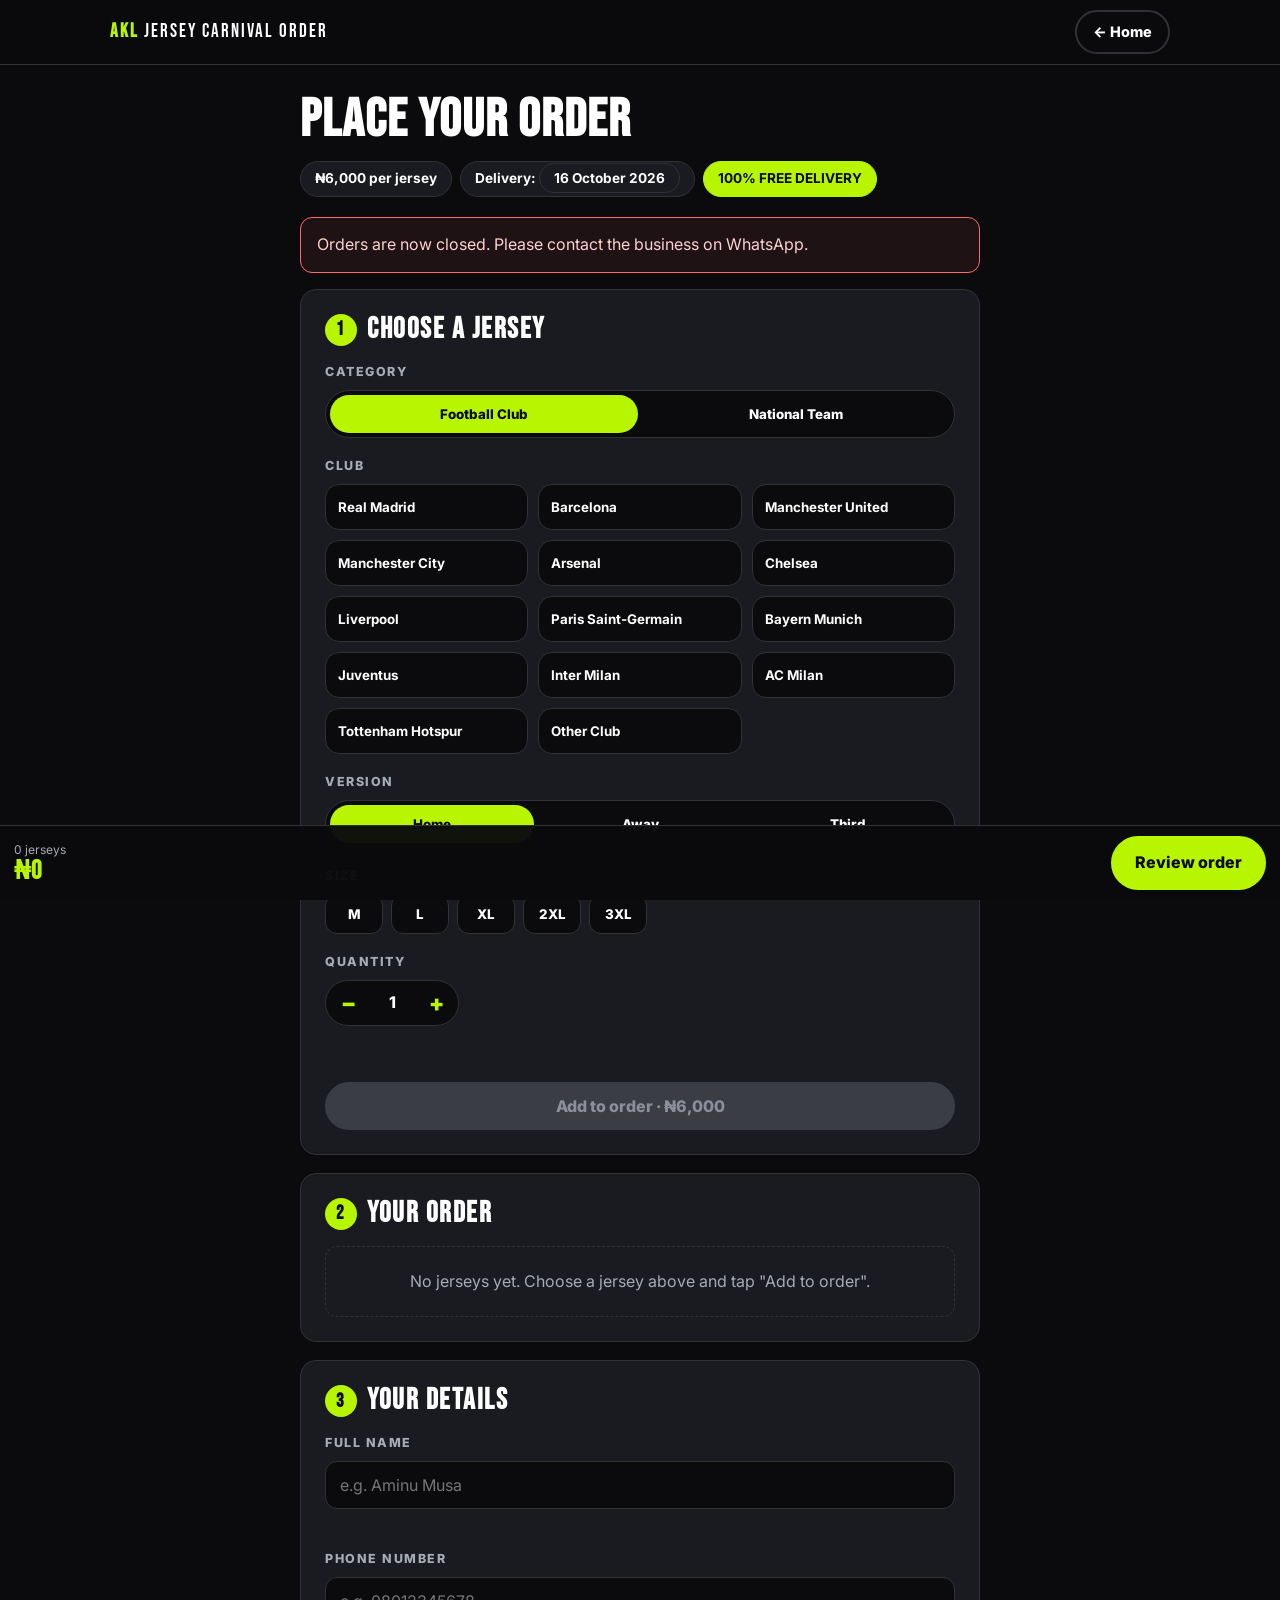
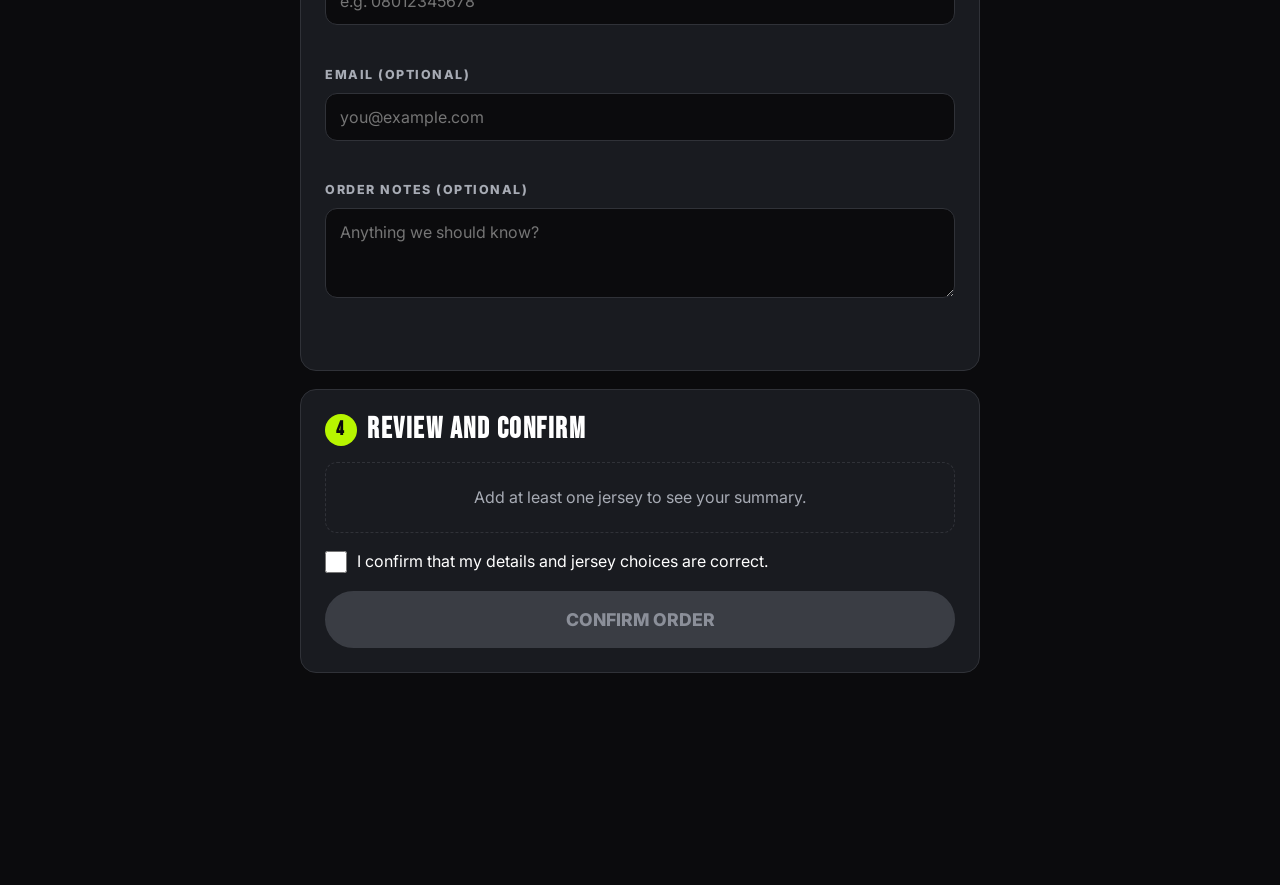
==== order.html @ 53882381 "Build AKL Jersey Carnival website" ====
<!DOCTYPE html>
<html lang="en">
<head>
<meta charset="UTF-8">
<meta name="viewport" content="width=device-width, initial-scale=1">
<title>Place Your Order | AKL Jersey Carnival Order</title>
<meta name="theme-color" content="#0B0B0D">
<meta name="robots" content="noindex">
<link rel="preconnect" href="https://fonts.googleapis.com">
<link rel="preconnect" href="https://fonts.gstatic.com" crossorigin>
<link href="https://fonts.googleapis.com/css2?family=Bebas+Neue&family=Inter:wght@400;600;700;800&display=swap" rel="stylesheet">
<link rel="stylesheet" href="css/style.css">
</head>
<body class="order-page">

<header class="site-header">
  <div class="nav container">
    <a class="brand" href="index.html"><b>AKL</b> JERSEY CARNIVAL ORDER</a>
    <a class="btn btn-ghost btn-sm" href="index.html">&larr; Home</a>
  </div>
</header>

<main class="container order-wrap">
  <h1 class="page-title">Place Your Order</h1>
  <div class="info-strip">
    <span><b data-cfg="PRICE"></b> per jersey</span>
    <span>Delivery: <span data-cfg="DELIVERY_DATE"></span></span>
    <span class="free" data-cfg="DELIVERY_TEXT"></span>
  </div>
  <div class="closed-note" id="closedNote" hidden>Orders are now closed. Please contact the business on WhatsApp.</div>

  <section class="panel" aria-labelledby="s1">
    <h2 id="s1"><span class="num">1</span> Choose a jersey</h2>

    <div class="field">
      <span class="lbl">Category</span>
      <div class="seg" id="catSeg" role="group" aria-label="Category">
        <button type="button" data-v="club" aria-pressed="true">Football Club</button>
        <button type="button" data-v="country" aria-pressed="false">National Team</button>
      </div>
    </div>

    <div class="field">
      <span class="lbl" id="teamLbl">Club</span>
      <div class="team-grid" id="teamGrid" role="group" aria-labelledby="teamLbl"></div>
    </div>

    <div class="field" id="otherWrap" hidden>
      <label class="lbl" for="otherName" id="otherLbl">Club name</label>
      <input class="input" id="otherName" maxlength="60" autocomplete="off" placeholder="Type the name">
      <p class="err" id="otherErr" role="alert"></p>
    </div>

    <div class="field">
      <span class="lbl">Version</span>
      <div class="seg" id="verSeg" role="group" aria-label="Jersey version">
        <button type="button" data-v="Home" aria-pressed="true">Home</button>
        <button type="button" data-v="Away" aria-pressed="false">Away</button>
        <button type="button" data-v="Third" aria-pressed="false">Third</button>
      </div>
    </div>

    <div class="field">
      <span class="lbl">Size</span>
      <div class="chips" id="sizeRow" role="group" aria-label="Size"></div>
    </div>

    <div class="field">
      <span class="lbl">Quantity</span>
      <div class="qty">
        <button type="button" id="qMinus" aria-label="Decrease quantity">&minus;</button>
        <output id="qVal" aria-live="polite">1</output>
        <button type="button" id="qPlus" aria-label="Increase quantity">+</button>
      </div>
    </div>

    <p class="err" id="addErr" role="alert"></p>
    <p class="ok" id="addOk" role="status"></p>
    <button type="button" class="btn btn-lime btn-block" id="addBtn">Add to order</button>
  </section>

  <section class="panel" aria-labelledby="s2">
    <h2 id="s2"><span class="num">2</span> Your order</h2>
    <p class="empty" id="cartEmpty">No jerseys yet. Choose a jersey above and tap "Add to order".</p>
    <div id="cart"></div>
    <div class="totals" id="cartTotals" hidden>
      <div class="sum-row"><span>Total jerseys</span><b id="cQty">0</b></div>
      <div class="sum-row"><span>Delivery</span><b data-cfg="DELIVERY_TEXT"></b></div>
      <div class="sum-row"><span>Total</span><span class="sum-total" id="cTotal"></span></div>
    </div>
  </section>

  <section class="panel" aria-labelledby="s3">
    <h2 id="s3"><span class="num">3</span> Your details</h2>
    <div class="field">
      <label class="lbl" for="fName">Full name</label>
      <input class="input" id="fName" maxlength="80" autocomplete="name" placeholder="e.g. Aminu Musa">
      <p class="err" id="eName" role="alert"></p>
    </div>
    <div class="field">
      <label class="lbl" for="fPhone">Phone number</label>
      <input class="input" id="fPhone" type="tel" inputmode="tel" maxlength="16" autocomplete="tel" placeholder="e.g. 08012345678">
      <p class="err" id="ePhone" role="alert"></p>
    </div>
    <div class="field">
      <label class="lbl" for="fEmail">Email (optional)</label>
      <input class="input" id="fEmail" type="email" inputmode="email" maxlength="120" autocomplete="email" placeholder="you@example.com">
      <p class="err" id="eEmail" role="alert"></p>
    </div>
    <div class="field">
      <label class="lbl" for="fNotes">Order notes (optional)</label>
      <textarea class="input" id="fNotes" maxlength="300" placeholder="Anything we should know?"></textarea>
      <p class="err" id="eNotes" role="alert"></p>
    </div>
  </section>

  <section class="panel" id="reviewPanel" aria-labelledby="s4">
    <h2 id="s4"><span class="num">4</span> Review and confirm</h2>
    <div id="summary"></div>
    <label class="check"><input type="checkbox" id="confirm"><span>I confirm that my details and jersey choices are correct.</span></label>
    <button type="button" class="btn btn-lime btn-block btn-lg" id="submitBtn" disabled>CONFIRM ORDER</button>
    <p class="notice" id="submitMsg" role="status" hidden></p>
  </section>
</main>

<div class="total-bar">
  <div class="tb-text"><small id="tbQty">0 jerseys</small><strong id="tbTotal"></strong></div>
  <a class="btn btn-lime" href="#reviewPanel">Review order</a>
</div>

<script src="js/config.js"></script>
<script src="js/common.js"></script>
<script src="js/order.js"></script>
<script src="js/submit.js"></script>
</body>
</html>
---- css/style.css ----
:root{--bg:#0B0B0D;--bg2:#191B20;--text:#FFFFFF;--muted:#A7ABB4;--lime:#B7F500;--lime2:#cbff3d;--line:#303238;--wa:#25D366;--err:#ff6b6b;--ink:#0B0B0D;--radius:16px;--head:"Bebas Neue","Impact","Arial Narrow",sans-serif;--body:"Inter",system-ui,-apple-system,"Segoe UI",Roboto,Arial,sans-serif;--owner-pos:center 15%}
*{box-sizing:border-box;margin:0;padding:0}
html{scroll-behavior:smooth;scroll-padding-top:76px}
body{background:var(--bg);color:var(--text);font-family:var(--body);line-height:1.6;-webkit-text-size-adjust:100%;padding-bottom:76px}
body.menu-open{overflow:hidden}
img{max-width:100%;display:block}
a{color:inherit;text-decoration:none}
ul,ol{list-style:none}
button,input,textarea{font-family:inherit}
.container{width:100%;max-width:1100px;margin:0 auto;padding:0 20px}
:focus-visible{outline:3px solid var(--lime);outline-offset:3px}
.sr-only{position:absolute;width:1px;height:1px;overflow:hidden;clip:rect(0 0 0 0)}
.skip{position:absolute;left:-999px}
.skip:focus{left:8px;top:8px;z-index:200;background:#fff;color:#000;padding:8px 12px;border-radius:8px}

/* Header + drawer */
.site-header{position:sticky;top:0;z-index:50;background:rgba(11,11,13,.96);border-bottom:1px solid var(--line)}
.progress{position:absolute;left:0;bottom:-1px;height:3px;width:0;background:var(--lime)}
.nav{display:flex;align-items:center;justify-content:space-between;height:64px}
.brand{font-family:var(--head);font-size:1.5rem;letter-spacing:2px}
.brand b{color:var(--lime)}
.nav-toggle{background:none;border:1px solid var(--line);color:var(--text);width:44px;height:44px;border-radius:12px;font-size:1.4rem;cursor:pointer}
.nav-overlay{position:fixed;inset:0;z-index:80;background:rgba(0,0,0,.72);opacity:0;visibility:hidden;transition:opacity .25s,visibility .25s}
.nav-links{position:fixed;top:0;right:0;bottom:0;z-index:90;width:min(86vw,340px);display:flex;flex-direction:column;gap:4px;padding:18px 20px 28px;background:var(--bg2);border-left:1px solid var(--line);transform:translateX(100%);transition:transform .3s ease;overflow-y:auto}
body.menu-open .nav-links{transform:none}
body.menu-open .nav-overlay{opacity:1;visibility:visible}
.drawer-head{display:flex;justify-content:space-between;align-items:center;margin-bottom:10px;color:var(--muted);letter-spacing:3px;font-size:.75rem;font-weight:800}
.drawer-head button{background:none;border:1px solid var(--line);color:var(--text);width:40px;height:40px;border-radius:10px;font-size:1.1rem;cursor:pointer}
.nav-links a{display:flex;align-items:center;padding:14px 8px;font-weight:700;font-size:1.05rem;border-radius:12px}
.nav-links a:hover{background:rgba(255,255,255,.05)}
.nav-links a.active{color:var(--lime);background:rgba(183,245,0,.08)}
.ni{font-style:normal;width:2em}
.nav-links a.btn{margin-top:14px;justify-content:center}

/* Buttons */
.btn{display:inline-flex;align-items:center;justify-content:center;padding:12px 22px;border-radius:999px;font-weight:800;border:2px solid var(--lime);cursor:pointer;transition:transform .2s,background .2s,color .2s,border-color .2s;font-size:1rem}
.btn-lime{background:var(--lime);color:var(--ink)}
.btn-lime:hover{background:var(--lime2);transform:translateY(-2px)}
.btn-lime:disabled{background:#3a3d44;border-color:#3a3d44;color:#8b8f99;cursor:not-allowed;transform:none}
.btn-outline{background:transparent;color:var(--lime)}
.btn-outline:hover{background:var(--lime);color:var(--ink)}
.btn-ghost{background:transparent;border-color:var(--line);color:var(--text)}
.btn-ghost:hover{border-color:var(--lime);color:var(--lime)}
.btn-wa{background:var(--wa);border-color:var(--wa);color:#06240f}
.btn-lg{padding:16px 34px;font-size:1.1rem}
.btn-sm{padding:8px 16px;font-size:.9rem}
.btn-block{width:100%}

/* Hero (background picture: assets/images/hero.jpg) */
.hero{position:relative;overflow:hidden;min-height:92vh;display:flex;align-items:center;text-align:center;padding:48px 0 72px;background:linear-gradient(180deg,rgba(11,11,13,.82),rgba(11,11,13,.96)),url("../assets/images/hero.jpg") center/cover no-repeat,var(--bg)}
.hero::before{content:"";position:absolute;inset:0;background-image:linear-gradient(var(--line) 1px,transparent 1px),linear-gradient(90deg,var(--line) 1px,transparent 1px);background-size:48px 48px;opacity:.28;-webkit-mask-image:radial-gradient(circle at 50% 35%,#000,transparent 72%);mask-image:radial-gradient(circle at 50% 35%,#000,transparent 72%)}
.hero::after{content:"";position:absolute;width:520px;height:520px;left:50%;top:-200px;transform:translateX(-50%);background:radial-gradient(circle,rgba(183,245,0,.22),transparent 65%);pointer-events:none}
.hero-inner{position:relative;z-index:2}
.kicker{display:inline-flex;align-items:center;gap:8px;padding:6px 14px;border:1px solid var(--line);border-radius:999px;background:rgba(25,27,32,.85);font-size:.72rem;font-weight:800;letter-spacing:1.5px}
.dot{width:8px;height:8px;border-radius:50%;background:var(--lime);animation:pulse 1.8s infinite}
@keyframes pulse{0%{box-shadow:0 0 0 0 rgba(183,245,0,.6)}70%{box-shadow:0 0 0 10px rgba(183,245,0,0)}100%{box-shadow:0 0 0 0 rgba(183,245,0,0)}}
.presented{color:var(--muted);font-size:.9rem;margin-top:12px;font-weight:600}
.hero h1{font-family:var(--head);line-height:.95;margin:14px 0 0}
.h1-top{display:block;font-size:clamp(2rem,9vw,3.4rem);letter-spacing:6px}
.h1-main{display:block;font-size:clamp(2.8rem,13.5vw,7rem);letter-spacing:1px;color:var(--lime)}
.tagline{margin-top:16px;font-weight:800;letter-spacing:2px;font-size:clamp(.78rem,3.3vw,1rem)}
.tagline span{color:var(--lime)}
.price{margin:20px 0 4px;font-family:var(--head);font-size:clamp(3rem,14vw,5.2rem);line-height:1}
.price small{font-size:.36em;color:var(--lime);letter-spacing:3px;margin-left:8px}
.facts{display:flex;flex-direction:column;align-items:center;gap:10px;margin:18px 0}
.facts li{padding:8px 18px;border:1px solid var(--line);border-radius:999px;font-weight:800;font-size:.95rem;background:rgba(25,27,32,.85)}
.facts li.free{background:var(--lime);color:var(--ink);border-color:var(--lime)}
.countdown-box{display:inline-flex;flex-direction:column;gap:2px;margin:0 0 26px;padding:12px 24px;border:1px solid var(--line);background:rgba(25,27,32,.9);border-radius:var(--radius)}
.cd-label{font-size:.72rem;letter-spacing:1.5px;color:var(--muted);font-weight:700}
#countdown{font-family:var(--head);font-size:2rem;color:var(--lime);letter-spacing:2px}

/* Partners */
.partners{background:var(--bg2);border-block:1px solid var(--line);padding:28px 0;text-align:center}
.partners-title{font-size:.72rem;letter-spacing:3px;color:var(--muted);font-weight:700;margin-bottom:14px}
.lockups{display:flex;flex-wrap:wrap;align-items:center;justify-content:center;gap:14px 24px}
.lockup{display:flex;flex-direction:column;align-items:center;padding:12px 22px;border:1px solid var(--line);border-radius:var(--radius);background:var(--bg)}
.lockup strong{font-family:var(--head);font-size:1.8rem;letter-spacing:2px;color:var(--lime);line-height:1.2}
.lockup small{font-weight:700;letter-spacing:1.5px;font-size:.68rem}
.lockup em{font-size:.75rem;color:var(--muted);font-style:normal}
a.lockup[href]:hover{border-color:var(--lime)}
.x{font-size:1.6rem;color:var(--lime);font-weight:800}
.partners-tag{margin-top:14px;color:var(--muted);font-size:.9rem}

/* Sections */
.section{padding:64px 0}
.section.alt{background:var(--bg2)}
h2{font-family:var(--head);font-size:2.6rem;letter-spacing:1.5px;line-height:1.1}
h2::after{content:"";display:block;width:56px;height:4px;border-radius:4px;background:var(--lime);margin-top:8px}
.dates{display:grid;gap:12px;margin-top:22px}
.date-card{display:flex;gap:14px;align-items:center;background:var(--bg);border:1px solid var(--line);border-radius:var(--radius);padding:16px}
.date-card.hot{border-color:var(--lime)}
.date-ic{font-size:1.9rem}
.date-card h4{color:var(--lime);font-size:.8rem;letter-spacing:2px;text-transform:uppercase}
.date-card p{font-weight:700}
.steps{display:grid;gap:14px;margin-top:22px}
.steps li{display:flex;gap:14px;background:var(--bg2);border:1px solid var(--line);border-radius:var(--radius);padding:16px}
.steps p{color:var(--muted);font-size:.95rem}
.step-n{flex:0 0 40px;height:40px;border-radius:50%;background:var(--lime);color:var(--ink);display:grid;place-items:center;font-family:var(--head);font-size:1.4rem}
.owner-card{display:grid;gap:22px;justify-items:center;text-align:center;margin-top:22px;background:var(--bg);border:1px solid var(--line);border-radius:var(--radius);padding:28px 20px}
.owner-photo{width:170px;height:200px;border-radius:22px;object-fit:cover;object-position:var(--owner-pos);border:3px solid var(--lime)}
.owner-info{width:100%}
.owner-card h3{font-family:var(--head);font-size:2rem;letter-spacing:1px;margin-bottom:4px}
.owner-card p{color:var(--muted)}
.contact-list{margin:16px 0}
.contact-list li{display:flex;justify-content:space-between;gap:12px;padding:10px 0;border-bottom:1px solid var(--line);text-align:left}
.contact-list span:first-child{color:var(--muted)}
.contact-list a,.contact-list b{color:var(--lime);font-weight:800;text-align:right}

/* Footer + floating */
.footer{background:#070709;border-top:1px solid var(--line);padding:24px 0}
.footer-partners{text-align:center;font-weight:800;color:var(--lime);letter-spacing:1px;font-size:.9rem}
.footer-links{display:flex;flex-wrap:wrap;gap:8px 20px;justify-content:center;padding:16px 0;font-size:.9rem}
.footer-links a:hover{color:var(--lime)}
.privacy,.copy{color:var(--muted);font-size:.8rem;text-align:center;max-width:640px;margin:0 auto 12px}
.dev-credit{padding:14px 0;color:var(--muted);font-size:.78rem;text-align:center;border-block:1px solid var(--line);margin-bottom:12px}
.dev-credit a{color:var(--lime)}
.mobile-bar{position:fixed;left:0;right:0;bottom:0;z-index:45;display:flex;gap:10px;padding:10px 14px calc(10px + env(safe-area-inset-bottom,0px));background:rgba(11,11,13,.97);border-top:1px solid var(--line)}
.mobile-bar .btn{flex:1}
.wa-fab{display:inline-flex;align-items:center;padding:0 22px;border-radius:999px;background:var(--wa);color:#06240f;font-weight:800}
.to-top{position:fixed;right:14px;bottom:92px;z-index:44;width:44px;height:44px;border-radius:50%;border:0;background:var(--lime);color:var(--ink);font-size:1.3rem;font-weight:900;cursor:pointer;opacity:0;visibility:hidden;transition:opacity .25s,visibility .25s}
.to-top.show{opacity:1;visibility:visible}
.reveal{opacity:0;transform:translateY(16px);transition:opacity .6s,transform .6s}
.reveal.in{opacity:1;transform:none}

/* Order page */
body.order-page{padding-bottom:84px}
.order-wrap{max-width:720px;padding-top:28px;padding-bottom:110px}
.page-title{font-family:var(--head);font-size:clamp(2.2rem,9vw,3.4rem);line-height:1;letter-spacing:1px}
.info-strip{display:flex;flex-wrap:wrap;gap:8px;margin:14px 0 20px}
.info-strip span{padding:6px 14px;border:1px solid var(--line);border-radius:999px;font-weight:700;font-size:.85rem;background:var(--bg2)}
.info-strip .free{background:var(--lime);color:var(--ink);border-color:var(--lime)}
.closed-note{padding:14px 16px;border:1px solid var(--err);border-radius:12px;color:#ffd0d0;background:rgba(255,107,107,.08);margin-bottom:16px}
.panel{background:var(--bg2);border:1px solid var(--line);border-radius:var(--radius);padding:20px 16px;margin-bottom:18px}
.panel h2{font-size:1.8rem;display:flex;align-items:center;gap:10px;margin-bottom:16px}
.panel h2::after{display:none}
.num{display:grid;place-items:center;width:32px;height:32px;border-radius:50%;background:var(--lime);color:var(--ink);font-size:1.2rem}
.field{margin-bottom:18px}
.lbl{display:block;font-size:.78rem;letter-spacing:1.5px;font-weight:800;color:var(--muted);text-transform:uppercase;margin-bottom:8px}
.seg{display:flex;background:var(--bg);border:1px solid var(--line);border-radius:999px;padding:4px;gap:4px}
.seg button{flex:1;padding:11px 8px;border:0;border-radius:999px;background:transparent;color:var(--text);font-weight:800;cursor:pointer}
.seg button[aria-pressed="true"]{background:var(--lime);color:var(--ink)}
.team-grid{display:grid;grid-template-columns:repeat(2,1fr);gap:10px}
.team-opt{position:relative;padding:14px 30px 14px 12px;text-align:left;background:var(--bg);border:1px solid var(--line);border-radius:14px;color:var(--text);font-weight:700;cursor:pointer;transition:border-color .2s,transform .2s,background .2s}
.team-opt:hover{border-color:var(--lime);transform:translateY(-2px)}
.team-opt[aria-pressed="true"]{border-color:var(--lime);background:rgba(183,245,0,.1);box-shadow:inset 0 0 0 1px var(--lime)}
.team-opt[aria-pressed="true"]::after{content:"\2713";position:absolute;right:10px;top:12px;color:var(--lime);font-weight:900}
.chips{display:flex;flex-wrap:wrap;gap:8px}
.size-chip{min-width:58px;padding:11px 14px;border:1px solid var(--line);border-radius:12px;background:var(--bg);color:var(--text);font-weight:800;cursor:pointer}
.size-chip[aria-pressed="true"]{background:var(--lime);color:var(--ink);border-color:var(--lime)}
.input{width:100%;padding:13px 14px;background:var(--bg);border:1px solid var(--line);border-radius:12px;color:var(--text);font-size:1rem}
.input:focus{border-color:var(--lime);outline:none;box-shadow:0 0 0 3px rgba(183,245,0,.2)}
.input[aria-invalid="true"]{border-color:var(--err)}
textarea.input{min-height:90px;resize:vertical}
.err{color:var(--err);font-size:.82rem;min-height:1.2em;margin-top:6px}
.ok{color:var(--lime);font-size:.85rem;min-height:1.2em;margin-top:6px;font-weight:700}
.qty{display:inline-flex;align-items:center;border:1px solid var(--line);border-radius:999px;background:var(--bg)}
.qty button{width:44px;height:44px;border:0;background:transparent;color:var(--lime);font-size:1.4rem;font-weight:900;cursor:pointer}
.qty output{min-width:44px;text-align:center;font-weight:800}
.empty{color:var(--muted);text-align:center;padding:22px 8px;border:1px dashed var(--line);border-radius:12px}
.cart-item{display:grid;grid-template-columns:1fr auto;gap:8px 12px;padding:14px 0;border-bottom:1px solid var(--line)}
.ci-title{font-weight:800}
.ci-sub{color:var(--muted);font-size:.85rem}
.ci-price{font-weight:800;color:var(--lime);text-align:right}
.ci-actions{grid-column:1/-1;display:flex;justify-content:space-between;align-items:center}
.link-btn{background:none;border:0;color:var(--err);font-weight:700;cursor:pointer;padding:8px}
.totals{margin-top:14px;display:grid;gap:6px}
.sum-row{display:flex;justify-content:space-between;gap:12px}
.sum-row span:first-child{color:var(--muted)}
.sum-total{font-family:var(--head);font-size:2rem;color:var(--lime);line-height:1.2}
.sum-block{padding:12px 0;border-bottom:1px solid var(--line)}
.sum-block h3{font-size:.78rem;letter-spacing:1.5px;color:var(--muted);text-transform:uppercase;margin-bottom:6px}
.check{display:flex;gap:10px;align-items:flex-start;margin:16px 0}
.check input{width:22px;height:22px;accent-color:var(--lime);flex:0 0 auto;margin-top:2px}
.notice{margin-top:12px;padding:12px 14px;border:1px solid var(--lime);border-radius:12px;background:rgba(183,245,0,.07);font-size:.9rem}
.total-bar{position:fixed;left:0;right:0;bottom:0;z-index:45;display:flex;align-items:center;justify-content:space-between;gap:12px;padding:10px 14px calc(10px + env(safe-area-inset-bottom,0px));background:rgba(11,11,13,.97);border-top:1px solid var(--line)}
.tb-text small{display:block;color:var(--muted);font-size:.75rem}
.tb-text strong{font-family:var(--head);font-size:1.6rem;color:var(--lime);line-height:1}

@media (prefers-reduced-motion:reduce){.reveal{opacity:1;transform:none;transition:none}html{scroll-behavior:auto}.dot{animation:none}.nav-links{transition:none}}
@media (min-width:700px){
  .dates{grid-template-columns:repeat(2,1fr)}
  .owner-card{grid-template-columns:auto 1fr;text-align:left;justify-items:start;gap:32px}
  .facts{flex-direction:row;justify-content:center}
  .team-grid{grid-template-columns:repeat(3,1fr)}
  .panel{padding:24px}
}
@media (min-width:860px){
  body{padding-bottom:0}
  .mobile-bar{display:none}
  .to-top{bottom:24px}
  .nav-toggle,.nav-overlay,.drawer-head{display:none}
  .nav-links{position:static;width:auto;flex-direction:row;align-items:center;gap:6px;padding:0;background:none;border:0;transform:none;overflow:visible}
  .nav-links a{padding:8px 12px;font-size:.95rem}
  .nav-links a.btn{margin:0 0 0 8px;padding:10px 20px}
  .ni{display:none}
}
@media (min-width:980px){.dates{grid-template-columns:repeat(4,1fr)}}

/* fixes + success screen */
[hidden]{display:none!important}
.nav{height:auto;min-height:64px;gap:12px;padding-top:6px;padding-bottom:6px}
.brand{line-height:1.1}
.btn-sm{white-space:nowrap}
body.order-page .brand{font-size:1.2rem}
.success-head{text-align:center;padding:10px 0 18px}
.tick{width:64px;height:64px;border-radius:50%;background:var(--lime);color:var(--ink);display:grid;place-items:center;font-size:2rem;font-weight:900;margin:0 auto 12px}
.ordno{font-family:var(--head);font-size:2.6rem;color:var(--lime);letter-spacing:2px;line-height:1.1}
.success-actions{display:grid;gap:10px;margin-top:16px}
.status-pill{display:inline-block;padding:4px 12px;border-radius:999px;border:1px solid var(--line);font-weight:800;font-size:.8rem}

/* ===== Admin ===== */
body.admin-page{padding-bottom:24px}
.muted{color:var(--muted)}
.small{font-size:.85rem}
.login-wrap{min-height:100vh;display:grid;place-items:center;padding:20px}
.login-card{width:min(420px,100%);background:var(--bg2);border:1px solid var(--line);border-radius:var(--radius);padding:28px 22px}
.login-card h1{font-family:var(--head);font-size:2.2rem;letter-spacing:1px;margin:6px 0 16px}
.admin-head{position:sticky;top:0;z-index:50;background:rgba(11,11,13,.97);border-bottom:1px solid var(--line)}
.admin-bar{display:flex;flex-wrap:wrap;align-items:center;justify-content:space-between;gap:8px 12px;padding:10px 0}
.admin-actions{display:flex;flex-wrap:wrap;gap:8px}
.who{color:var(--muted);font-size:.78rem;word-break:break-all}
.admin-main{padding-top:20px;padding-bottom:40px}
.cards{display:grid;grid-template-columns:repeat(2,1fr);gap:10px;margin-bottom:18px}
.card{background:var(--bg2);border:1px solid var(--line);border-radius:var(--radius);padding:14px}
.card-label{display:block;font-size:.66rem;letter-spacing:1.5px;text-transform:uppercase;color:var(--muted);font-weight:800}
.card-value{display:block;font-family:var(--head);font-size:1.8rem;line-height:1.1;color:var(--lime);margin-top:4px;word-break:break-word}
.card-sub{display:block;color:var(--muted);font-size:.72rem;margin-top:2px}
.card.warn .card-value{color:#ffb020}
.filters{display:grid;grid-template-columns:1fr 1fr;gap:10px}
.filters .span2{grid-column:1/-1}
.filter-foot{display:flex;justify-content:space-between;align-items:center;margin-top:12px}
select.input{min-height:46px}
.state{padding:18px;border:1px dashed var(--line);border-radius:12px;text-align:center;color:var(--muted);margin-bottom:12px}
.table-wrap{overflow-x:auto}
.tbl{width:100%;border-collapse:collapse;min-width:1150px;font-size:.88rem}
.tbl th{text-align:left;font-size:.68rem;letter-spacing:1.2px;text-transform:uppercase;color:var(--muted);padding:10px 8px;border-bottom:1px solid var(--line);white-space:nowrap}
.tbl td{padding:12px 8px;border-bottom:1px solid var(--line);vertical-align:top}
.tbl td.items{max-width:240px;font-size:.82rem;color:var(--muted)}
.tbl tr.is-cancelled td{opacity:.55}
.pill{display:inline-block;padding:3px 10px;border-radius:999px;font-size:.72rem;font-weight:800;border:1px solid var(--line);white-space:nowrap}
.pill-pending{color:#ffb020;border-color:#ffb020}
.pill-part-paid{color:#5aa9ff;border-color:#5aa9ff}
.pill-paid,.pill-delivered,.pill-confirmed{color:var(--lime);border-color:var(--lime)}
.pill-ready{color:#3dd6d0;border-color:#3dd6d0}
.pill-cancelled{color:var(--err);border-color:var(--err)}
.pager{display:flex;justify-content:space-between;align-items:center;gap:10px;margin:14px 0 4px}
.bars{display:grid;gap:8px;margin-bottom:22px}
.bars h3{font-size:.78rem;letter-spacing:1.5px;color:var(--muted);text-transform:uppercase;margin-bottom:4px}
.bar-row{display:grid;grid-template-columns:120px 1fr 44px;gap:8px;align-items:center;font-size:.85rem}
.bar-row .bn{overflow:hidden;text-overflow:ellipsis;white-space:nowrap}
.bar-track{height:10px;background:#23262d;border-radius:6px;overflow:hidden}
.bar-fill{height:100%;background:var(--lime);border-radius:6px}
.bar-row b{text-align:right}
dialog.detail{width:calc(100% - 16px);max-width:720px;max-height:92vh;margin:auto;padding:0;border:1px solid var(--line);border-radius:18px;background:var(--bg2);color:var(--text);overflow:auto}
dialog.detail::backdrop{background:rgba(0,0,0,.78)}
.detail-head{position:sticky;top:0;z-index:2;display:flex;justify-content:space-between;align-items:center;padding:14px 18px;background:var(--bg2);border-bottom:1px solid var(--line)}
.detail-head h2{font-size:1.8rem;margin:0}
.detail-head h2::after{display:none}
.icon-btn{background:none;border:1px solid var(--line);color:var(--text);width:40px;height:40px;border-radius:10px;font-size:1.1rem;cursor:pointer}
#detailBody{padding:4px 18px 20px}
.d-sec{padding:14px 0;border-bottom:1px solid var(--line)}
.d-sec h3{font-size:.76rem;letter-spacing:1.5px;color:var(--muted);text-transform:uppercase;margin-bottom:8px}
.d-row{display:flex;justify-content:space-between;align-items:flex-start;gap:12px;padding:6px 0}
.d-row b{text-align:right}
.d-pills{display:flex;flex-wrap:wrap;gap:6px}
.d-msg{min-height:1.3em;margin-top:6px;font-weight:700;color:var(--lime)}
.d-msg.bad{color:var(--err)}
.pay-row.voided{opacity:.5;text-decoration:line-through}
.pay-form,.status-form{display:grid;gap:8px;margin-top:10px}
.d-actions{display:flex;flex-wrap:wrap;gap:8px;margin-top:10px}
.btn-danger{background:transparent;border-color:var(--err);color:var(--err)}
.btn-danger:hover{background:var(--err);color:var(--ink)}
.total-line{font-family:var(--head);font-size:1.6rem;color:var(--lime)}
#reportView{position:fixed;inset:0;z-index:300;overflow:auto;background:#fff;color:#111;padding:16px}
.report-bar{display:flex;gap:8px;margin-bottom:16px}
.report h1{font-family:var(--head);font-size:2rem;letter-spacing:1px}
.report h2{font-size:1.2rem;margin:18px 0 6px;letter-spacing:0}
.report h2::after{display:none}
.report p{color:#444}
.rtable{width:100%;border-collapse:collapse;font-size:.8rem;margin-bottom:8px}
.rtable th,.rtable td{border:1px solid #bbb;padding:5px 7px;text-align:left;vertical-align:top}
.rtable th{background:#eee}
@media print{
  body.admin-page{background:#fff;color:#000}
  .app,.login-wrap,dialog,.no-print{display:none!important}
  #reportView{position:static;display:block!important;padding:0;overflow:visible}
}
@media (max-width:899px){
  .tbl{min-width:0}
  .tbl thead{display:none}
  .tbl tr{display:grid;grid-template-columns:1fr 1fr;gap:8px 12px;padding:14px;margin-bottom:10px;background:var(--bg2);border:1px solid var(--line);border-radius:14px}
  .tbl td{display:block;border:0;padding:0}
  .tbl td::before{content:attr(data-label);display:block;font-size:.64rem;letter-spacing:1px;text-transform:uppercase;color:var(--muted)}
  .tbl td.wide{grid-column:1/-1}
  .tbl td.items{max-width:none}
}
@media (min-width:700px){
  .cards{grid-template-columns:repeat(3,1fr)}
  .filters{grid-template-columns:2fr 1fr 1fr 1fr 1fr}
  .filters .span2{grid-column:auto}
  .pay-form{grid-template-columns:1fr 1fr 1.4fr auto}
  .status-form{grid-template-columns:1fr 1fr auto;align-items:end}
}
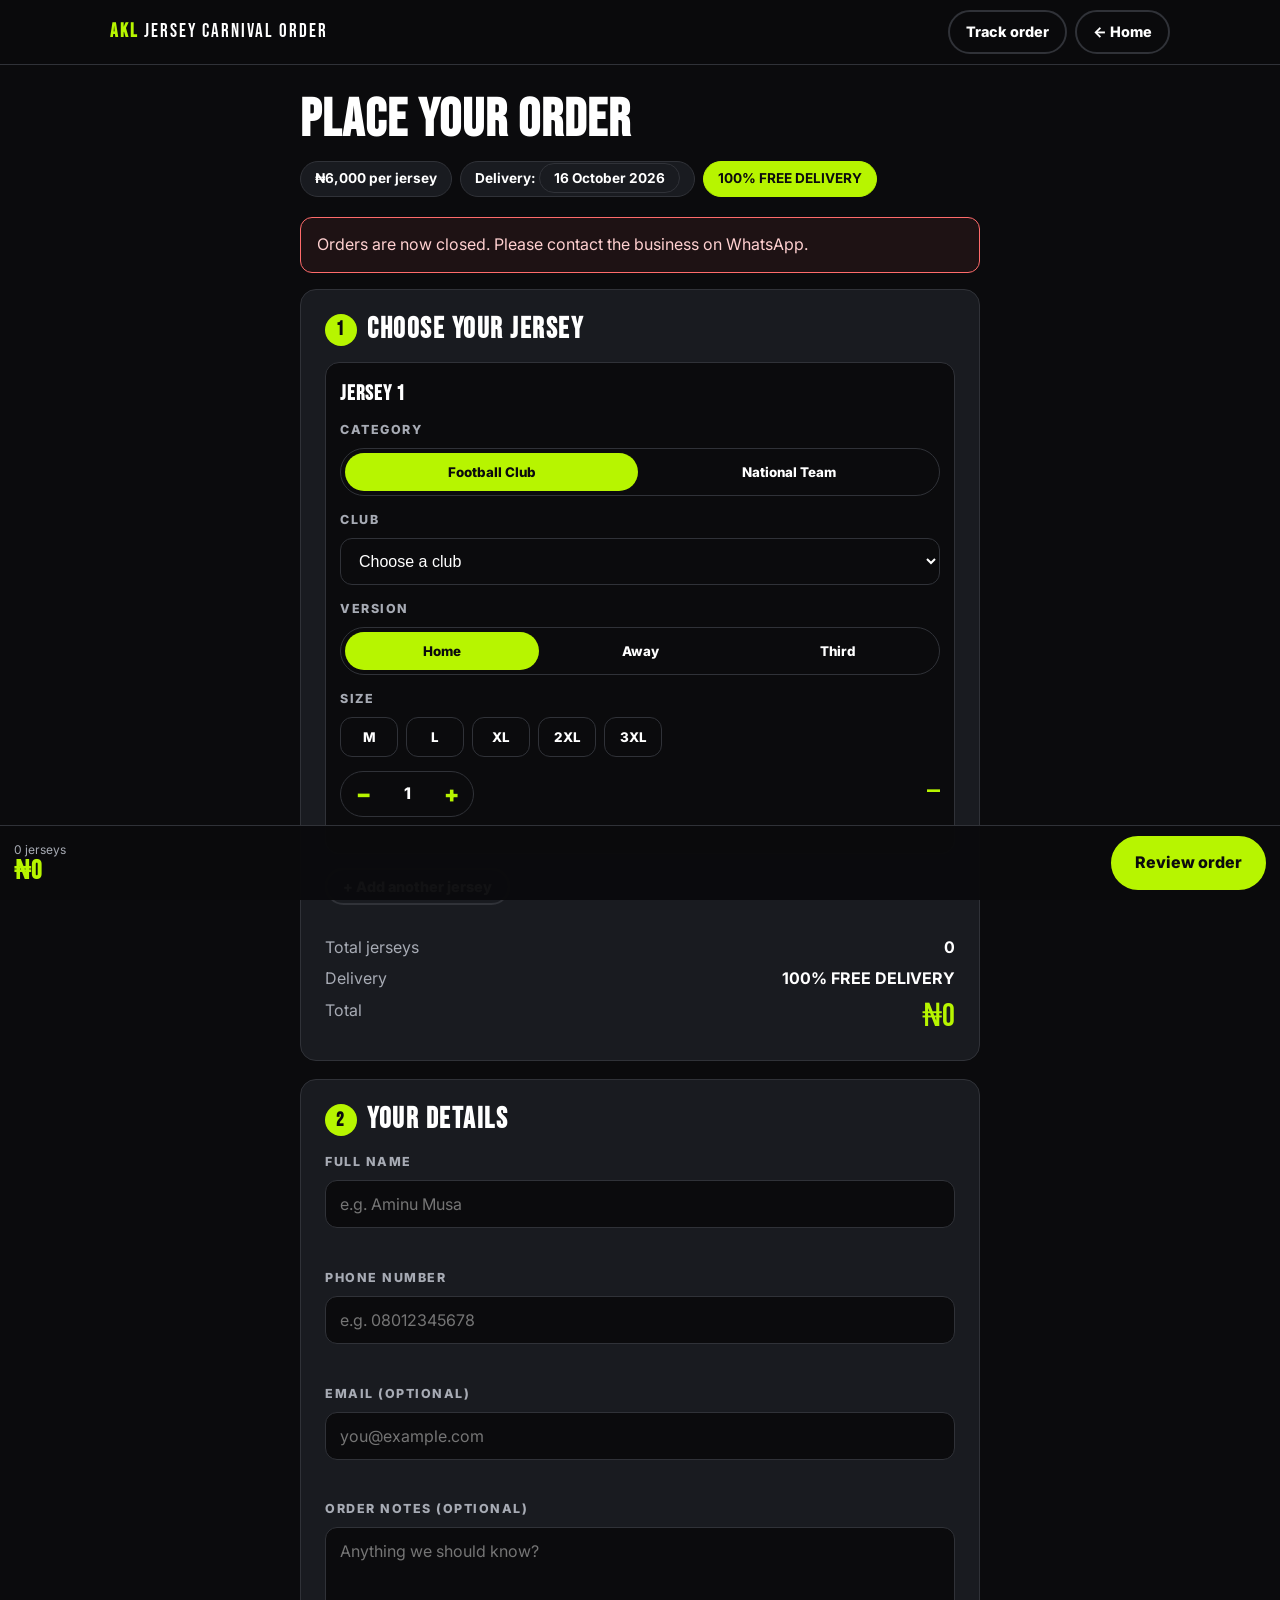
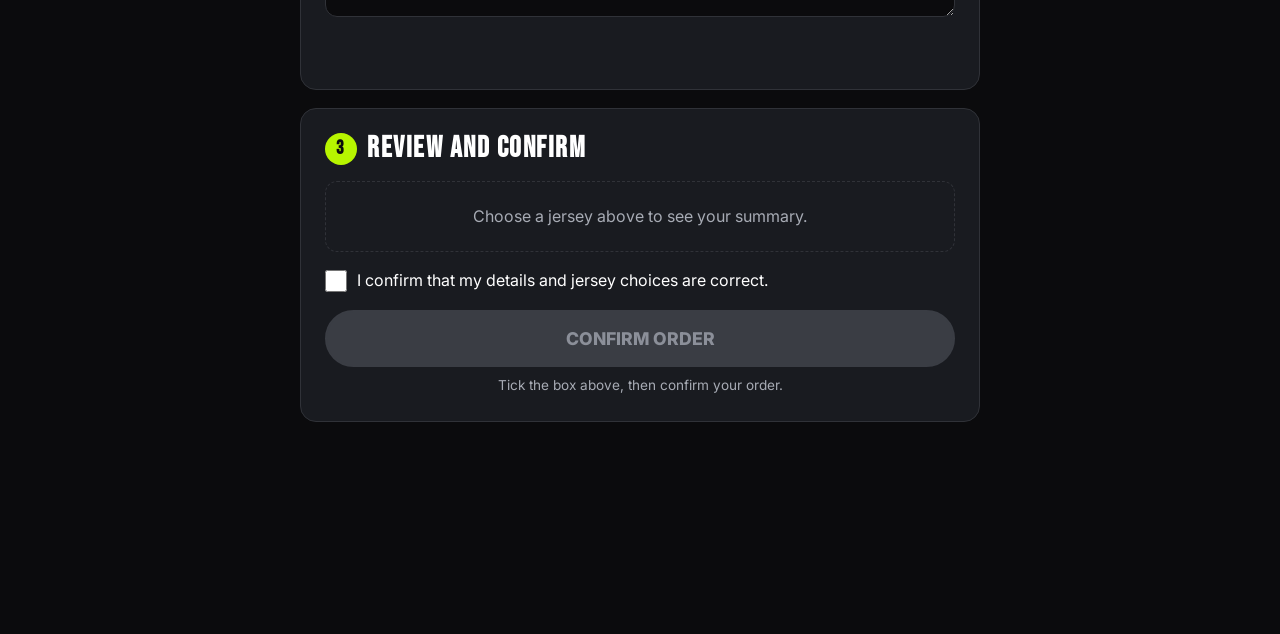
==== commit 41524d6a: "One-step order lines, track order page" ====
--- a/order.html
+++ b/order.html
@@ -16,7 +16,10 @@
 <header class="site-header">
   <div class="nav container">
     <a class="brand" href="index.html"><b>AKL</b> JERSEY CARNIVAL ORDER</a>
-    <a class="btn btn-ghost btn-sm" href="index.html">&larr; Home</a>
+    <div class="admin-actions">
+      <a class="btn btn-ghost btn-sm" href="track.html">Track order</a>
+      <a class="btn btn-ghost btn-sm" href="index.html">&larr; Home</a>
+    </div>
   </div>
 </header>
 
@@ -30,68 +33,18 @@
   <div class="closed-note" id="closedNote" hidden>Orders are now closed. Please contact the business on WhatsApp.</div>
 
   <section class="panel" aria-labelledby="s1">
-    <h2 id="s1"><span class="num">1</span> Choose a jersey</h2>
-
-    <div class="field">
-      <span class="lbl">Category</span>
-      <div class="seg" id="catSeg" role="group" aria-label="Category">
-        <button type="button" data-v="club" aria-pressed="true">Football Club</button>
-        <button type="button" data-v="country" aria-pressed="false">National Team</button>
-      </div>
-    </div>
-
-    <div class="field">
-      <span class="lbl" id="teamLbl">Club</span>
-      <div class="team-grid" id="teamGrid" role="group" aria-labelledby="teamLbl"></div>
-    </div>
-
-    <div class="field" id="otherWrap" hidden>
-      <label class="lbl" for="otherName" id="otherLbl">Club name</label>
-      <input class="input" id="otherName" maxlength="60" autocomplete="off" placeholder="Type the name">
-      <p class="err" id="otherErr" role="alert"></p>
-    </div>
-
-    <div class="field">
-      <span class="lbl">Version</span>
-      <div class="seg" id="verSeg" role="group" aria-label="Jersey version">
-        <button type="button" data-v="Home" aria-pressed="true">Home</button>
-        <button type="button" data-v="Away" aria-pressed="false">Away</button>
-        <button type="button" data-v="Third" aria-pressed="false">Third</button>
-      </div>
-    </div>
-
-    <div class="field">
-      <span class="lbl">Size</span>
-      <div class="chips" id="sizeRow" role="group" aria-label="Size"></div>
-    </div>
-
-    <div class="field">
-      <span class="lbl">Quantity</span>
-      <div class="qty">
-        <button type="button" id="qMinus" aria-label="Decrease quantity">&minus;</button>
-        <output id="qVal" aria-live="polite">1</output>
-        <button type="button" id="qPlus" aria-label="Increase quantity">+</button>
-      </div>
-    </div>
-
-    <p class="err" id="addErr" role="alert"></p>
-    <p class="ok" id="addOk" role="status"></p>
-    <button type="button" class="btn btn-lime btn-block" id="addBtn">Add to order</button>
-  </section>
-
-  <section class="panel" aria-labelledby="s2">
-    <h2 id="s2"><span class="num">2</span> Your order</h2>
-    <p class="empty" id="cartEmpty">No jerseys yet. Choose a jersey above and tap "Add to order".</p>
-    <div id="cart"></div>
-    <div class="totals" id="cartTotals" hidden>
+    <h2 id="s1"><span class="num">1</span> Choose your jersey</h2>
+    <div id="lines"></div>
+    <button type="button" class="btn btn-ghost btn-sm" id="addLine">+ Add another jersey</button>
+    <div class="totals">
       <div class="sum-row"><span>Total jerseys</span><b id="cQty">0</b></div>
       <div class="sum-row"><span>Delivery</span><b data-cfg="DELIVERY_TEXT"></b></div>
       <div class="sum-row"><span>Total</span><span class="sum-total" id="cTotal"></span></div>
     </div>
   </section>
 
-  <section class="panel" aria-labelledby="s3">
-    <h2 id="s3"><span class="num">3</span> Your details</h2>
+  <section class="panel" aria-labelledby="s2">
+    <h2 id="s2"><span class="num">2</span> Your details</h2>
     <div class="field">
       <label class="lbl" for="fName">Full name</label>
       <input class="input" id="fName" maxlength="80" autocomplete="name" placeholder="e.g. Aminu Musa">
@@ -114,11 +67,12 @@
     </div>
   </section>
 
-  <section class="panel" id="reviewPanel" aria-labelledby="s4">
-    <h2 id="s4"><span class="num">4</span> Review and confirm</h2>
+  <section class="panel" id="reviewPanel" aria-labelledby="s3">
+    <h2 id="s3"><span class="num">3</span> Review and confirm</h2>
     <div id="summary"></div>
     <label class="check"><input type="checkbox" id="confirm"><span>I confirm that my details and jersey choices are correct.</span></label>
     <button type="button" class="btn btn-lime btn-block btn-lg" id="submitBtn" disabled>CONFIRM ORDER</button>
+    <p class="hint" id="reviewHint"></p>
     <p class="notice" id="submitMsg" role="status" hidden></p>
   </section>
 </main>
--- a/css/style.css
+++ b/css/style.css
@@ -301,3 +301,39 @@
   .pay-form{grid-template-columns:1fr 1fr 1.4fr auto}
   .status-form{grid-template-columns:1fr 1fr auto;align-items:end}
 }
+
+/* ===== Jersey lines + tracking ===== */
+.line{background:var(--bg);border:1px solid var(--line);border-radius:14px;padding:14px;margin-bottom:12px}
+.line.has-error{border-color:var(--err)}
+.line-head{display:flex;justify-content:space-between;align-items:center;margin-bottom:10px}
+.line-head b{font-family:var(--head);font-size:1.3rem;letter-spacing:1px}
+.line .field{margin-bottom:14px}
+.line-foot{display:flex;justify-content:space-between;align-items:center;gap:10px}
+.line-price{font-family:var(--head);font-size:1.6rem;color:var(--lime)}
+#addLine{margin:2px 0 16px}
+.hint{color:var(--muted);font-size:.85rem;margin-top:8px;text-align:center}
+.tl{margin:14px 0}
+.tl li{display:flex;gap:12px;padding:10px 0;position:relative}
+.tl li:not(:last-child)::after{content:"";position:absolute;left:10px;top:36px;bottom:-8px;width:2px;background:var(--line)}
+.dot2{flex:0 0 22px;width:22px;height:22px;border-radius:50%;border:2px solid var(--line);display:grid;place-items:center;font-size:.72rem;font-weight:900;color:var(--muted)}
+.tl li.done .dot2{background:var(--lime);border-color:var(--lime);color:var(--ink)}
+.tl li.now .dot2{border-color:var(--lime);color:var(--lime)}
+.tl li:not(.done):not(.now){opacity:.55}
+
+/* ===== Jersey lines + tracking ===== */
+.line{background:var(--bg);border:1px solid var(--line);border-radius:14px;padding:14px;margin-bottom:12px}
+.line.has-error{border-color:var(--err)}
+.line-head{display:flex;justify-content:space-between;align-items:center;margin-bottom:10px}
+.line-head b{font-family:var(--head);font-size:1.3rem;letter-spacing:1px}
+.line .field{margin-bottom:14px}
+.line-foot{display:flex;justify-content:space-between;align-items:center;gap:10px}
+.line-price{font-family:var(--head);font-size:1.6rem;color:var(--lime)}
+#addLine{margin:2px 0 16px}
+.hint{color:var(--muted);font-size:.85rem;margin-top:8px;text-align:center}
+.tl{margin:14px 0}
+.tl li{display:flex;gap:12px;padding:10px 0;position:relative}
+.tl li:not(:last-child)::after{content:"";position:absolute;left:10px;top:36px;bottom:-8px;width:2px;background:var(--line)}
+.dot2{flex:0 0 22px;width:22px;height:22px;border-radius:50%;border:2px solid var(--line);display:grid;place-items:center;font-size:.72rem;font-weight:900;color:var(--muted)}
+.tl li.done .dot2{background:var(--lime);border-color:var(--lime);color:var(--ink)}
+.tl li.now .dot2{border-color:var(--lime);color:var(--lime)}
+.tl li:not(.done):not(.now){opacity:.55}
